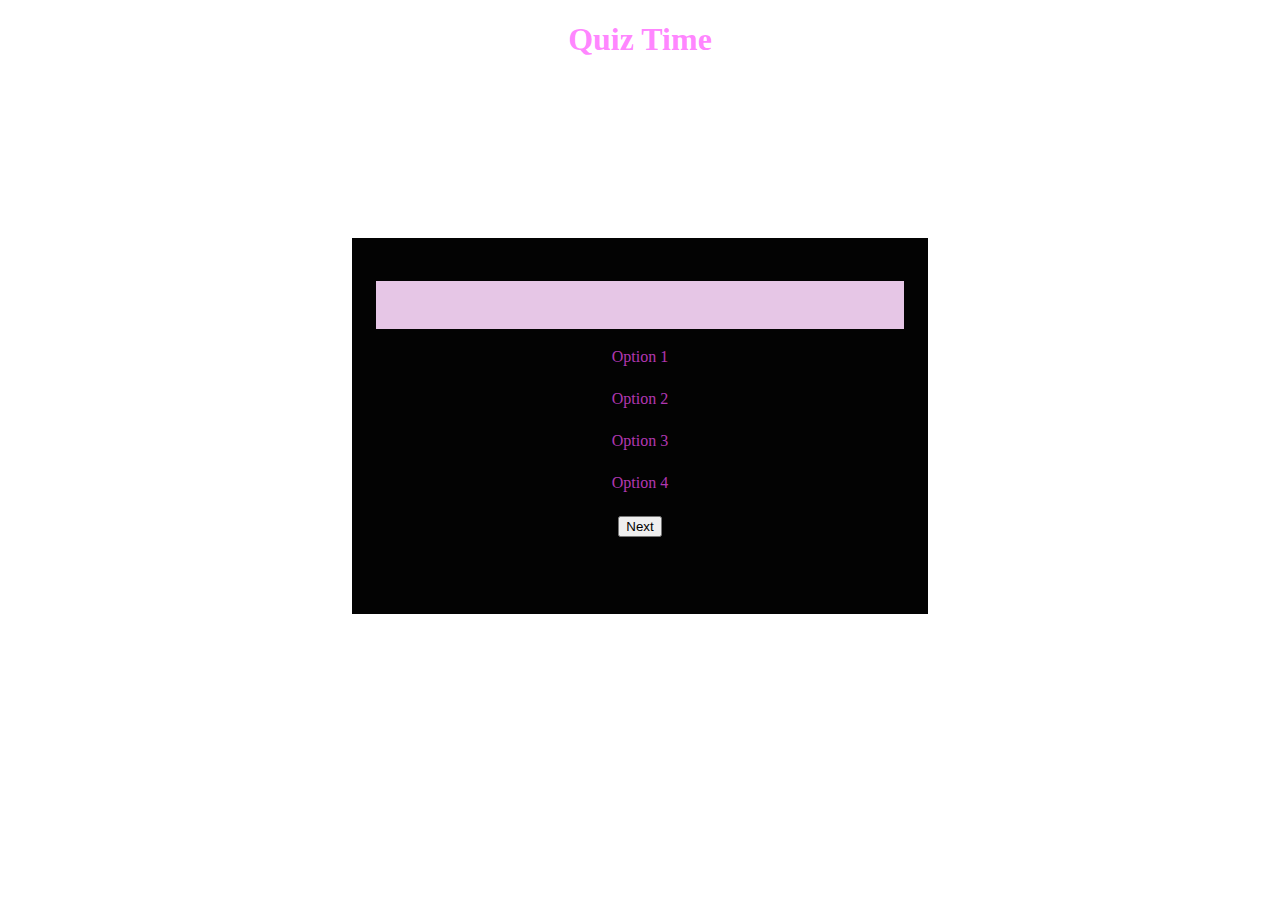
==== index.html @ e95cb9ba "done maybe" ====
<!DOCTYPE html>
<html lang="en">
<head>
    <meta charset="UTF-8">
    <meta name="viewport" content="width=device-width, initial-scale=1.0">
    <link rel="stylesheet" href="./src/main.css">
    <script defer src="https://code.jquery.com/jquery-3.7.1.min.js" integrity="sha256-/JqT3SQfawRcv/BIHPThkBvs0OEvtFFmqPF/lYI/Cxo=" crossorigin="anonymous"></script>
    <script defer src="./src/js/main.js"></script>
    <title>"Enter Your Project Name"</title>
</head>
<body>
    <h1 class="main-title" id="main-title">Quiz Time</h1>
        <div class="quiz-container" id="quiz-container">
            <div class="questions-div" id="questions-div">
                <p class="question-text" id="question-text"></p>
                <div class="custom-alert" id="custom-alert">Alert Alert</div>
                <ul class="answer-list" id="answer-list">
                    <li class="answer" id="answer">Option 1</li>
                    <li class="answer" id="answer">Option 2</li>
                    <li class="answer" id="answer">Option 3</li>
                    <li class="answer" id="answer">Option 4</li>
                </ul>
            </div>
            <button id="randomize-button" class="randomize-button">Next</button>
        </div>
        <div class="hint-container" id="hint-container"></div>
</body>
</html>
---- src/main.css ----
*, *::before, *::after {
  box-sizing: border-box;
}

.custom-alert {
  display: none;
}

html, body {
  margin: 0;
  padding: 0;
  text-align: center;
  background-image: url("https://images.unsplash.com/photo-1696240547240-af6ae0c64953?ixlib=rb-4.0.3&ixid=M3wxMjA3fDB8MHxwaG90by1wYWdlfHx8fGVufDB8fHx8fA%3D%3D&auto=format&fit=crop&w=1932&q=80");
  background-size: cover;
  background-repeat: no-repeat;
  background-position: center;
  color: rgba(255, 80, 255, 0.7);
}

.quiz-container {
  background-color: #030303;
  margin: 14% auto;
  height: 23.5rem;
  width: 45%;
  padding: 1.5rem;
}

p {
  font-size: 1.2rem;
  font-weight: 600;
  color: #030303;
  padding-top: 1.5rem;
  padding-bottom: 1.5rem;
  background-color: rgba(255, 220, 255, 0.9);
}

ul {
  list-style-type: none;
  padding: 0;
}

ul li {
  margin-bottom: 1.5rem;
}

.next-button {
  margin-top: 1.5rem;
  margin-bottom: 3rem;
}

.crossed-out {
  text-decoration: line-through;
}/*# sourceMappingURL=main.css.map */
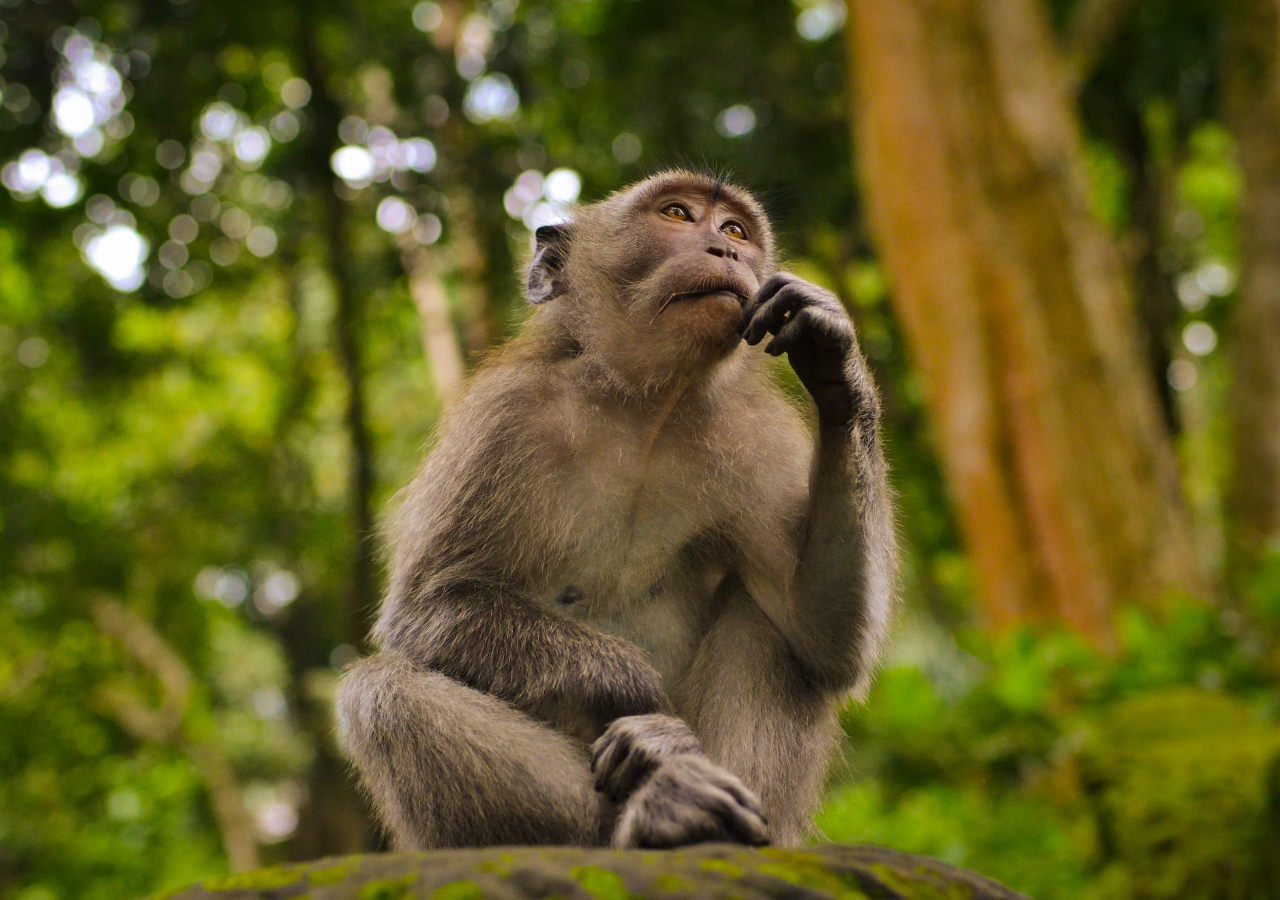
==== commit c7010015: "done" ====
--- a/index.html
+++ b/index.html
@@ -5,15 +5,18 @@
     <meta name="viewport" content="width=device-width, initial-scale=1.0">
     <link rel="stylesheet" href="./src/main.css">
     <script defer src="https://code.jquery.com/jquery-3.7.1.min.js" integrity="sha256-/JqT3SQfawRcv/BIHPThkBvs0OEvtFFmqPF/lYI/Cxo=" crossorigin="anonymous"></script>
+    <link rel="preconnect" href="https://fonts.googleapis.com">
+    <link rel="preconnect" href="https://fonts.gstatic.com" crossorigin>
+    <link href="https://fonts.googleapis.com/css2?family=Arvo:ital,wght@0,400;0,700;1,700&family=Josefin+Sans:ital,wght@0,400;0,500;0,700;1,400;1,500;1,600&display=swap" rel="stylesheet">                                         
     <script defer src="./src/js/main.js"></script>
-    <title>"Enter Your Project Name"</title>
+    <title>Quiz Time</title>
 </head>
 <body>
-    <h1 class="main-title" id="main-title">Quiz Time</h1>
+    <div class="container hide">
+        <h1 class="main-title" id="main-title">Click To Start Quiz</h1>
         <div class="quiz-container" id="quiz-container">
             <div class="questions-div" id="questions-div">
                 <p class="question-text" id="question-text"></p>
-                <div class="custom-alert" id="custom-alert">Alert Alert</div>
                 <ul class="answer-list" id="answer-list">
                     <li class="answer" id="answer">Option 1</li>
                     <li class="answer" id="answer">Option 2</li>
@@ -24,6 +27,7 @@
             <button id="randomize-button" class="randomize-button">Next</button>
         </div>
         <div class="hint-container" id="hint-container"></div>
+    </div>
 </body>
 </html>
 
--- a/src/main.css
+++ b/src/main.css
@@ -1,37 +1,30 @@
-*, *::before, *::after {
-  box-sizing: border-box;
-}
-
-.custom-alert {
+.container {
   display: none;
 }
 
-html, body {
-  margin: 0;
-  padding: 0;
-  text-align: center;
-  background-image: url("https://images.unsplash.com/photo-1696240547240-af6ae0c64953?ixlib=rb-4.0.3&ixid=M3wxMjA3fDB8MHxwaG90by1wYWdlfHx8fGVufDB8fHx8fA%3D%3D&auto=format&fit=crop&w=1932&q=80");
-  background-size: cover;
-  background-repeat: no-repeat;
-  background-position: center;
-  color: rgba(255, 80, 255, 0.7);
-}
-
 .quiz-container {
-  background-color: #030303;
+  background-color: rgba(250, 230, 250, 0.27);
   margin: 14% auto;
   height: 23.5rem;
   width: 45%;
-  padding: 1.5rem;
+  padding: 1rem;
+  display: none;
+  border-radius: 2rem;
+  border: 2px ridge rgba(100, 100, 100, 0.9);
+  width: 43rem;
+  height: 33rem;
+  overflow-y: scroll;
 }
 
 p {
-  font-size: 1.2rem;
-  font-weight: 600;
+  font-weight: 700;
+  font-size: 1.8rem;
   color: #030303;
   padding-top: 1.5rem;
   padding-bottom: 1.5rem;
-  background-color: rgba(255, 220, 255, 0.9);
+  background-color: rgba(200, 255, 200, 0.9);
+  border-radius: 2rem;
+  border: 2px ridge rgba(100, 100, 100, 0.9);
 }
 
 ul {
@@ -40,12 +33,55 @@
 }
 
 ul li {
+  border-radius: 2rem;
+  border: 2px ridge rgba(100, 100, 100, 0.9);
+  background-color: rgba(200, 255, 255, 0.5);
+  color: rgba(2, 2, 2, 0.9);
+  font-weight: 600;
+  font-size: 1rem;
   margin-bottom: 1.5rem;
 }
 
-.next-button {
+.randomize-button {
   margin-top: 1.5rem;
   margin-bottom: 3rem;
+  border-radius: 2rem;
+  width: 10rem;
+  height: 3rem;
+  border: 2px ridge rgba(100, 100, 100, 0.9);
+  background-color: rgba(200, 255, 200, 0.9);
+  font-weight: bolder;
+  font-size: 1.2rem;
+}
+
+.main-title {
+  margin: 37% 30%;
+  background-color: rgba(250, 255, 250, 0.6);
+  width: 40%;
+  border-radius: 2rem;
+  border: 2px ridge rgba(100, 100, 100, 0.9);
+}
+
+*, *::before, *::after {
+  box-sizing: border-box;
+}
+
+html, body {
+  font-family: "Arvo", "Josefin Sans", sans-serif;
+  overflow: hidden;
+  width: 100%;
+  height: 100vh;
+  margin: 0;
+  padding: 0;
+  text-align: center;
+  background-image: url("/src/assets/img-03.jpg");
+  background-size: cover;
+  background-repeat: no-repeat;
+  background-position: center;
+  background-attachment: fixed;
+  color: black;
+  transition: all 400ms ease-in;
+  opacity: 1;
 }
 
 .crossed-out {
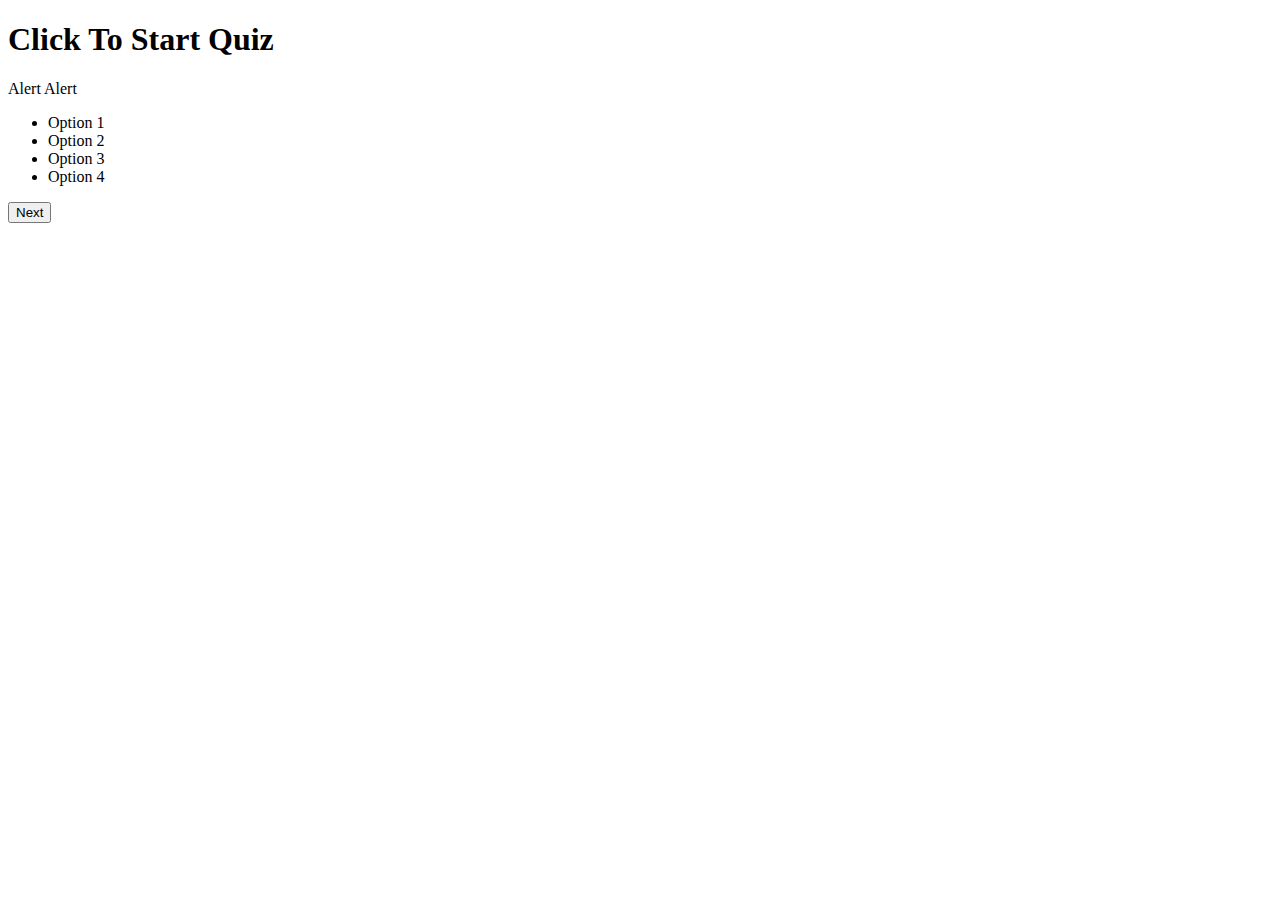
==== commit a27320f5: "done" ====
--- a/index.html
+++ b/index.html
@@ -17,6 +17,7 @@
         <div class="quiz-container" id="quiz-container">
             <div class="questions-div" id="questions-div">
                 <p class="question-text" id="question-text"></p>
+                <div class="custom-alert" id="custom-alert">Alert Alert</div>
                 <ul class="answer-list" id="answer-list">
                     <li class="answer" id="answer">Option 1</li>
                     <li class="answer" id="answer">Option 2</li>
--- a/src/main.css
+++ b/src/main.css
@@ -1,5 +1,25 @@
+<<<<<<< HEAD
 .container {
   display: none;
+=======
+*, *::before, *::after {
+  box-sizing: border-box;
+}
+
+.custom-alert {
+  display: none;
+}
+
+html, body {
+  margin: 0;
+  padding: 0;
+  text-align: center;
+  background-image: url("https://images.unsplash.com/photo-1696240547240-af6ae0c64953?ixlib=rb-4.0.3&ixid=M3wxMjA3fDB8MHxwaG90by1wYWdlfHx8fGVufDB8fHx8fA%3D%3D&auto=format&fit=crop&w=1932&q=80");
+  background-size: cover;
+  background-repeat: no-repeat;
+  background-position: center;
+  color: rgba(255, 80, 255, 0.7);
+>>>>>>> 175a26675493556da402dfd4bcd6e31905d59ef6
 }
 
 .quiz-container {
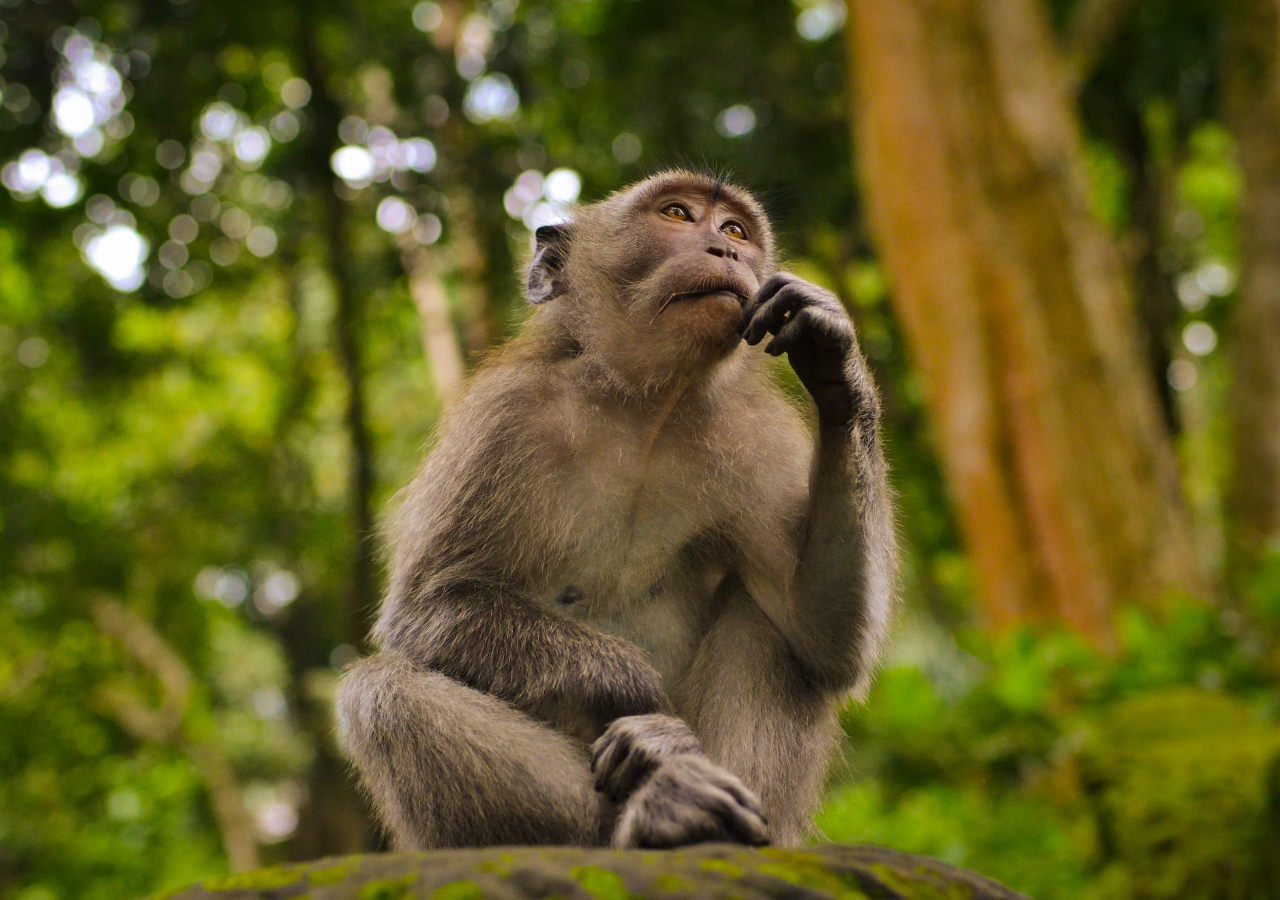
==== commit 5568b667: "done" ====
--- a/index.html
+++ b/index.html
@@ -16,7 +16,7 @@
         <h1 class="main-title" id="main-title">Click To Start Quiz</h1>
         <div class="quiz-container" id="quiz-container">
             <div class="questions-div" id="questions-div">
-                <p class="question-text" id="question-text"></p>
+                <p class="question-text" id="question-text"></p><span class="entries" id="entries"></span>
                 <div class="custom-alert" id="custom-alert">Alert Alert</div>
                 <ul class="answer-list" id="answer-list">
                     <li class="answer" id="answer">Option 1</li>
--- a/src/main.css
+++ b/src/main.css
@@ -1,39 +1,41 @@
-<<<<<<< HEAD
+.crossed-out {
+  text-decoration: line-through;
+}
+
+::-webkit-scrollbar {
+  width: 12px; /* Width of the scrollbar */
+}
+
+::-webkit-scrollbar-thumb {
+  background-color: rgba(200, 255, 200, 0.6); /* Color of the thumb (the draggable part of the scrollbar) */
+  border-radius: 6px; /* Rounded corners for the thumb */
+}
+
+::-webkit-scrollbar-thumb:hover {
+  background-color: rgba(200, 255, 200, 0.9); /* Color of the thumb on hover */
+}
+
+.entries {
+  font-size: 1.5rem;
+}
+
 .container {
   display: none;
-=======
-*, *::before, *::after {
-  box-sizing: border-box;
-}
-
-.custom-alert {
-  display: none;
-}
-
-html, body {
-  margin: 0;
-  padding: 0;
-  text-align: center;
-  background-image: url("https://images.unsplash.com/photo-1696240547240-af6ae0c64953?ixlib=rb-4.0.3&ixid=M3wxMjA3fDB8MHxwaG90by1wYWdlfHx8fGVufDB8fHx8fA%3D%3D&auto=format&fit=crop&w=1932&q=80");
-  background-size: cover;
-  background-repeat: no-repeat;
-  background-position: center;
-  color: rgba(255, 80, 255, 0.7);
->>>>>>> 175a26675493556da402dfd4bcd6e31905d59ef6
 }
 
 .quiz-container {
   background-color: rgba(250, 230, 250, 0.27);
-  margin: 14% auto;
+  margin: 10% auto;
   height: 23.5rem;
   width: 45%;
-  padding: 1rem;
+  padding: 2rem;
   display: none;
   border-radius: 2rem;
   border: 2px ridge rgba(100, 100, 100, 0.9);
   width: 43rem;
   height: 33rem;
   overflow-y: scroll;
+  overflow-x: hidden;
 }
 
 p {
@@ -59,11 +61,21 @@
   color: rgba(2, 2, 2, 0.9);
   font-weight: 600;
   font-size: 1rem;
-  margin-bottom: 1.5rem;
+  margin-bottom: 0.6rem;
+}
+
+ul li:hover {
+  border-radius: 2rem;
+  border: 2px ridge rgba(100, 100, 100, 0.9);
+  background-color: rgba(200, 255, 200, 0.9);
+  color: rgba(2, 2, 2, 0.9);
+  font-weight: 600;
+  font-size: 1rem;
+  transform: scale(1.1);
 }
 
 .randomize-button {
-  margin-top: 1.5rem;
+  margin-top: 0.5rem;
   margin-bottom: 3rem;
   border-radius: 2rem;
   width: 10rem;
@@ -86,6 +98,10 @@
   box-sizing: border-box;
 }
 
+.custom-alert {
+  display: none;
+}
+
 html, body {
   font-family: "Arvo", "Josefin Sans", sans-serif;
   overflow: hidden;
@@ -102,8 +118,4 @@
   color: black;
   transition: all 400ms ease-in;
   opacity: 1;
-}
-
-.crossed-out {
-  text-decoration: line-through;
 }/*# sourceMappingURL=main.css.map */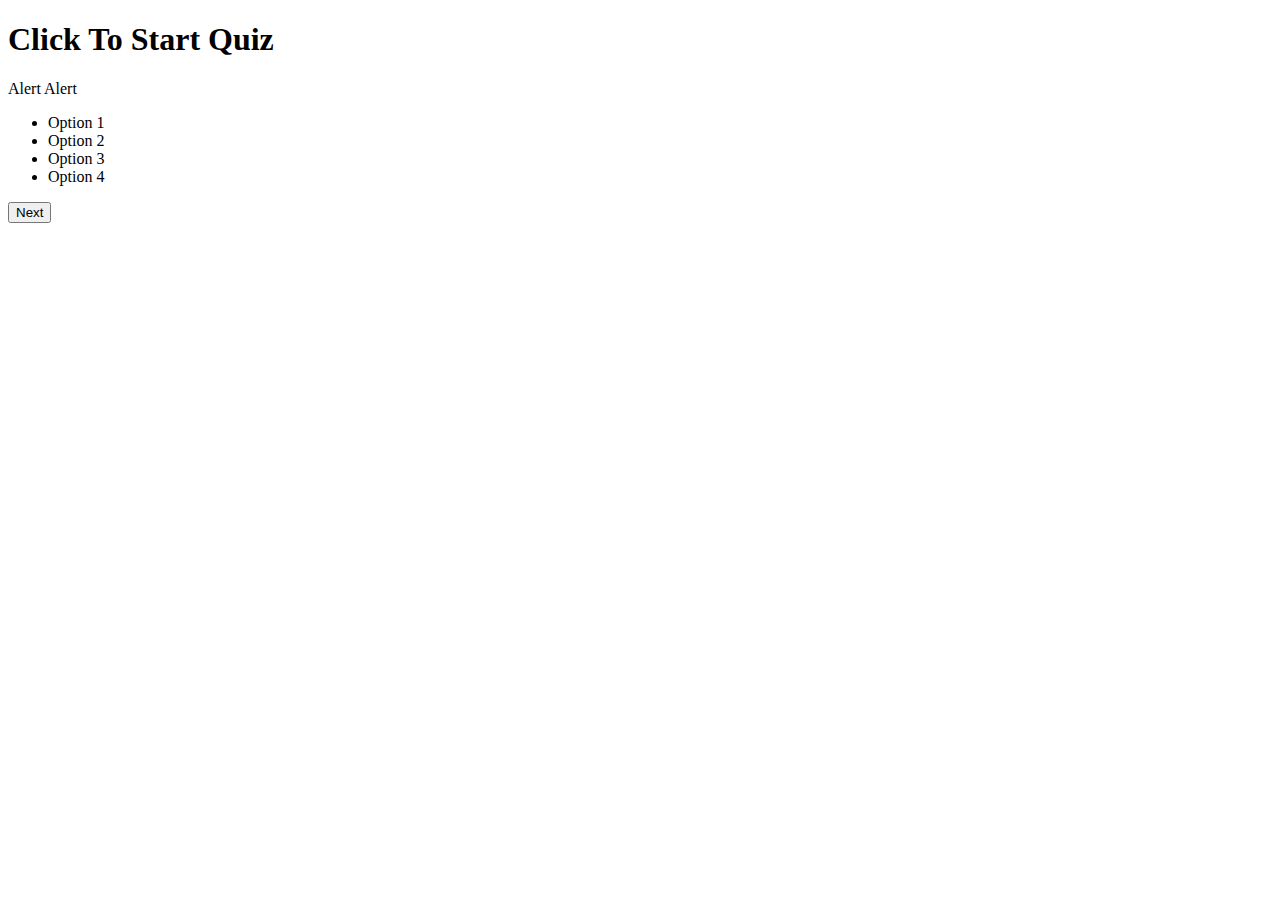
==== commit f7928524: "done" ====
--- a/index.html
+++ b/index.html
@@ -3,12 +3,12 @@
 <head>
     <meta charset="UTF-8">
     <meta name="viewport" content="width=device-width, initial-scale=1.0">
-    <link rel="stylesheet" href="./src/main.css">
+    <link rel="stylesheet" href=".src/main.css">
     <script defer src="https://code.jquery.com/jquery-3.7.1.min.js" integrity="sha256-/JqT3SQfawRcv/BIHPThkBvs0OEvtFFmqPF/lYI/Cxo=" crossorigin="anonymous"></script>
     <link rel="preconnect" href="https://fonts.googleapis.com">
     <link rel="preconnect" href="https://fonts.gstatic.com" crossorigin>
     <link href="https://fonts.googleapis.com/css2?family=Arvo:ital,wght@0,400;0,700;1,700&family=Josefin+Sans:ital,wght@0,400;0,500;0,700;1,400;1,500;1,600&display=swap" rel="stylesheet">                                         
-    <script defer src="./src/js/main.js"></script>
+    <script defer src=".src/js/main.js"></script>
     <title>Quiz Time</title>
 </head>
 <body>
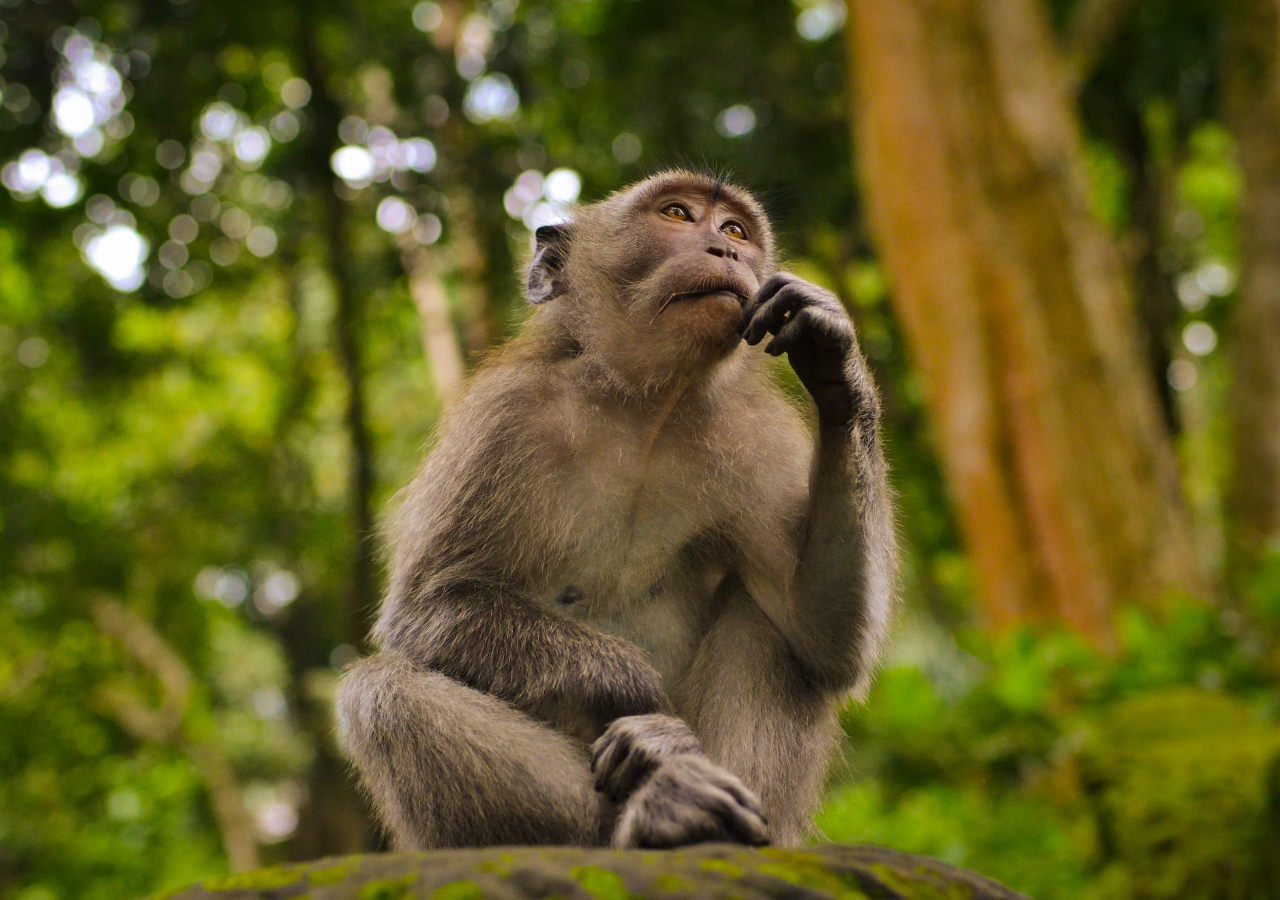
==== commit 69110249: "done" ====
--- a/index.html
+++ b/index.html
@@ -3,12 +3,12 @@
 <head>
     <meta charset="UTF-8">
     <meta name="viewport" content="width=device-width, initial-scale=1.0">
-    <link rel="stylesheet" href=".src/main.css">
+    <link rel="stylesheet" href="/src/main.css">
     <script defer src="https://code.jquery.com/jquery-3.7.1.min.js" integrity="sha256-/JqT3SQfawRcv/BIHPThkBvs0OEvtFFmqPF/lYI/Cxo=" crossorigin="anonymous"></script>
     <link rel="preconnect" href="https://fonts.googleapis.com">
     <link rel="preconnect" href="https://fonts.gstatic.com" crossorigin>
     <link href="https://fonts.googleapis.com/css2?family=Arvo:ital,wght@0,400;0,700;1,700&family=Josefin+Sans:ital,wght@0,400;0,500;0,700;1,400;1,500;1,600&display=swap" rel="stylesheet">                                         
-    <script defer src=".src/js/main.js"></script>
+    <script defer src="/src/js/main.js"></script>
     <title>Quiz Time</title>
 </head>
 <body>
--- a/src/main.css
+++ b/src/main.css
@@ -0,0 +1,121 @@
+.crossed-out {
+  text-decoration: line-through;
+}
+
+::-webkit-scrollbar {
+  width: 12px; /* Width of the scrollbar */
+}
+
+::-webkit-scrollbar-thumb {
+  background-color: rgba(200, 255, 200, 0.6); /* Color of the thumb (the draggable part of the scrollbar) */
+  border-radius: 6px; /* Rounded corners for the thumb */
+}
+
+::-webkit-scrollbar-thumb:hover {
+  background-color: rgba(200, 255, 200, 0.9); /* Color of the thumb on hover */
+}
+
+.entries {
+  font-size: 1.5rem;
+}
+
+.container {
+  display: none;
+}
+
+.quiz-container {
+  background-color: rgba(250, 230, 250, 0.27);
+  margin: 10% auto;
+  height: 23.5rem;
+  width: 45%;
+  padding: 2rem;
+  display: none;
+  border-radius: 2rem;
+  border: 2px ridge rgba(100, 100, 100, 0.9);
+  width: 43rem;
+  height: 33rem;
+  overflow-y: scroll;
+  overflow-x: hidden;
+}
+
+p {
+  font-weight: 700;
+  font-size: 1.8rem;
+  color: #030303;
+  padding-top: 1.5rem;
+  padding-bottom: 1.5rem;
+  background-color: rgba(200, 255, 200, 0.9);
+  border-radius: 2rem;
+  border: 2px ridge rgba(100, 100, 100, 0.9);
+}
+
+ul {
+  list-style-type: none;
+  padding: 0;
+}
+
+ul li {
+  border-radius: 2rem;
+  border: 2px ridge rgba(100, 100, 100, 0.9);
+  background-color: rgba(200, 255, 255, 0.5);
+  color: rgba(2, 2, 2, 0.9);
+  font-weight: 600;
+  font-size: 1rem;
+  margin-bottom: 0.6rem;
+}
+
+ul li:hover {
+  border-radius: 2rem;
+  border: 2px ridge rgba(100, 100, 100, 0.9);
+  background-color: rgba(200, 255, 200, 0.9);
+  color: rgba(2, 2, 2, 0.9);
+  font-weight: 600;
+  font-size: 1rem;
+  transform: scale(1.1);
+}
+
+.randomize-button {
+  margin-top: 0.5rem;
+  margin-bottom: 3rem;
+  border-radius: 2rem;
+  width: 10rem;
+  height: 3rem;
+  border: 2px ridge rgba(100, 100, 100, 0.9);
+  background-color: rgba(200, 255, 200, 0.9);
+  font-weight: bolder;
+  font-size: 1.2rem;
+}
+
+.main-title {
+  margin: 37% 30%;
+  background-color: rgba(250, 255, 250, 0.6);
+  width: 40%;
+  border-radius: 2rem;
+  border: 2px ridge rgba(100, 100, 100, 0.9);
+}
+
+*, *::before, *::after {
+  box-sizing: border-box;
+}
+
+.custom-alert {
+  display: none;
+}
+
+html, body {
+  font-family: "Arvo", "Josefin Sans", sans-serif;
+  overflow: hidden;
+  width: 100%;
+  height: 100vh;
+  margin: 0;
+  padding: 0;
+  text-align: center;
+  background-image: url("/src/assets/img-03.jpg");
+  background-size: cover;
+  background-repeat: no-repeat;
+  background-position: center;
+  background-attachment: fixed;
+  color: black;
+  transition: all 400ms ease-in;
+  opacity: 1;
+}/*# sourceMappingURL=main.css.map */